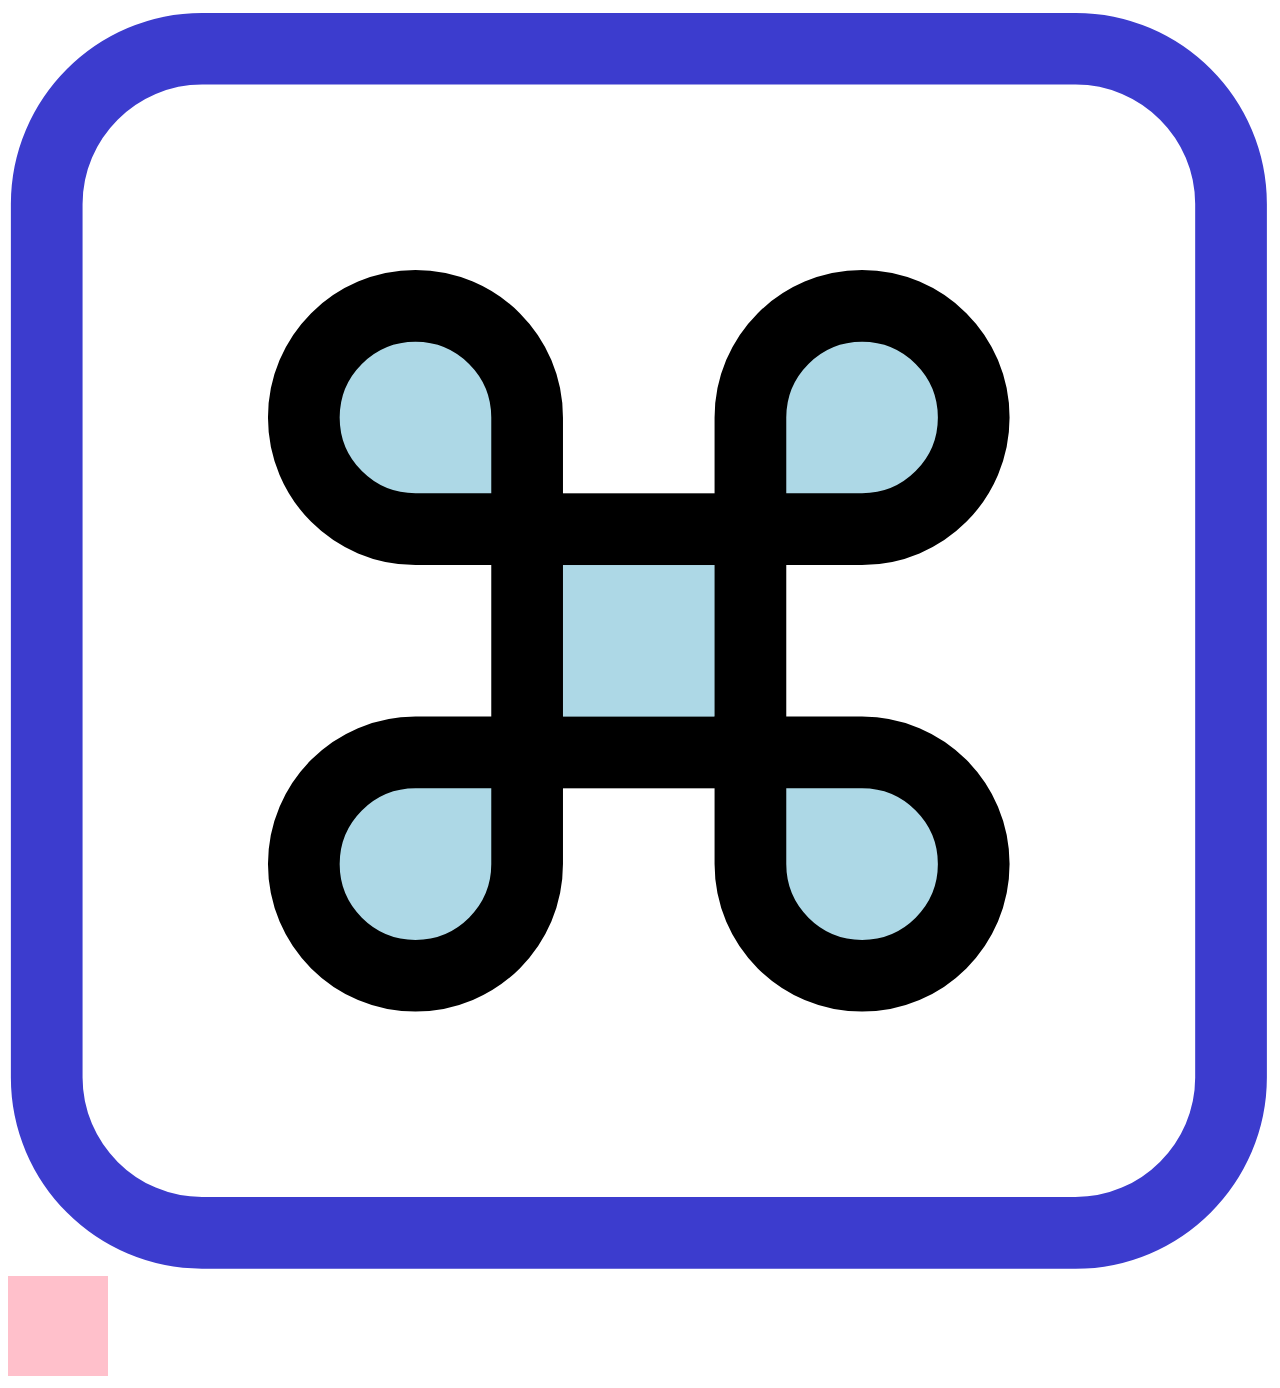
==== something-worth-seeing/index.html @ 619411ee "Add files via upload" ====
<!DOCTYPE html>
<html lang="en">

<head>
    <meta charset="UTF-8">
    <meta http-equiv="X-UA-Compatible" content="IE=edge">
    <meta name="viewport" content="width=device-width, initial-scale=1.0">
    <title>Document</title>
    <link rel="stylesheet" href="style.css">
</head>

<body>
    <svg id="sws" xmlns="http://www.w3.org/2000/svg" viewBox="0 0 617 617">
        <style type="text/css">
            .st0 {
                fill: lightblue;
                stroke: #000000;
                stroke-width: 35;
                stroke-miterlimit: 10;
            }

            .st1 {
                fill: none;
                stroke: #3C3CCE;
                stroke-width: 35;
                stroke-miterlimit: 10;
            }
        </style>
        <rect x="253.4" y="254.4" class="st0" width="109" height="109" />
        <path class="st0" d="M253.4,199.9c0,14.9,0,54.5,0,54.5s-39.3,0-54.5,0c-30.1,0-54.5-24.4-54.5-54.5s24.4-54.5,54.5-54.5
   S253.4,169.8,253.4,199.9z" />
        <path class="st0" d="M471.4,199.9c0,30.1-24.4,54.5-54.5,54.5c-14.3,0-54.5,0-54.5,0s0-38.7,0-54.5c0-30.1,24.4-54.5,54.5-54.5
   S471.4,169.8,471.4,199.9z" />
        <path class="st0" d="M471.4,417.9c0,30.1-24.4,54.5-54.5,54.5s-54.5-24.4-54.5-54.5c0-15,0-54.5,0-54.5s39.5,0,54.5,0
   C447,363.4,471.4,387.8,471.4,417.9z" />
        <path class="st0" d="M253.4,417.9c0,30.1-24.4,54.5-54.5,54.5s-54.5-24.4-54.5-54.5s24.4-54.5,54.5-54.5c15,0,54.5,0,54.5,0
   S253.4,402.8,253.4,417.9z" />
        <path class="st1" d="M521.1,597.9H94.7c-41.7,0-75.8-34.1-75.8-75.8V95.7C18.9,54,53,19.9,94.7,19.9h426.5
   c41.7,0,75.8,34.1,75.8,75.8v426.5C596.9,563.8,562.8,597.9,521.1,597.9z" />
    </svg>

    <svg xmlns="http://www.w3.org/2000/svg" width="100" height="100" viewBox="0 0 100 100" style="background: pink;">
        <path d="" stroke="black" />
    </svg>
</body>

</html>
---- something-worth-seeing/style.css ----
.st0 {
    color: lightblue;
}
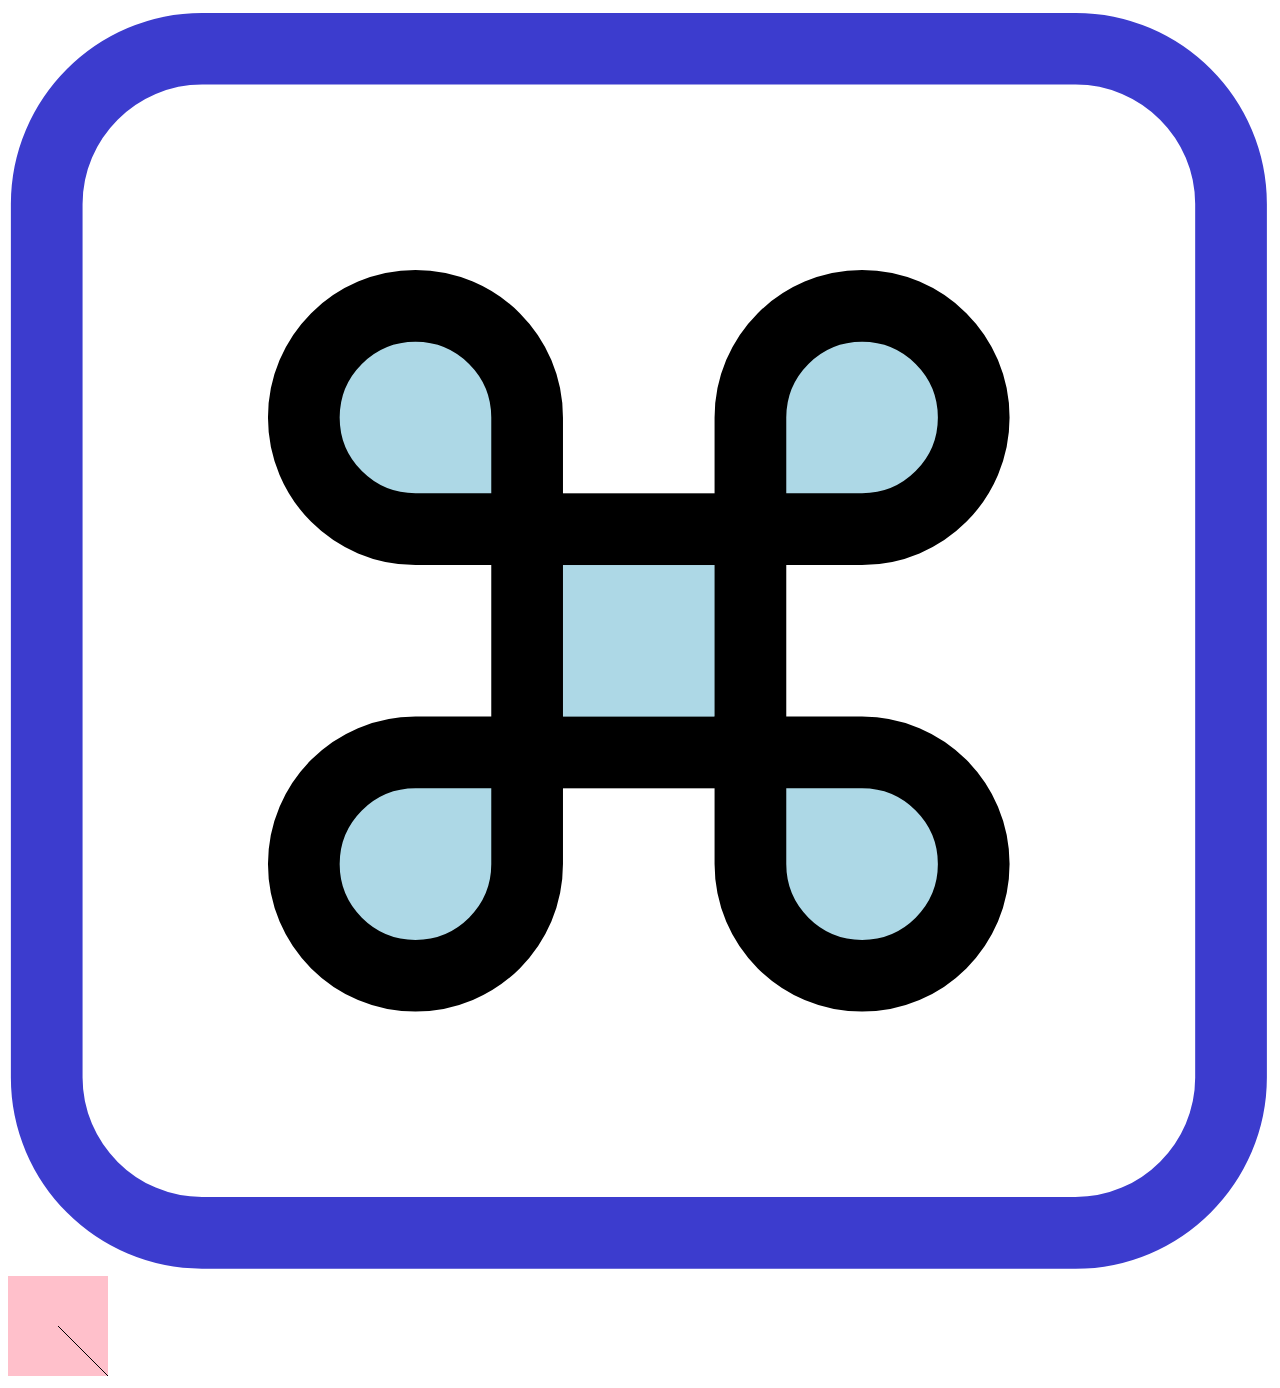
==== commit 9cc5ad45: "Update index.html" ====
--- a/something-worth-seeing/index.html
+++ b/something-worth-seeing/index.html
@@ -40,8 +40,8 @@
     </svg>
 
     <svg xmlns="http://www.w3.org/2000/svg" width="100" height="100" viewBox="0 0 100 100" style="background: pink;">
-        <path d="" stroke="black" />
+        <path d="M 50 50 L 100 100" stroke="black" />
     </svg>
 </body>
 
-</html>+</html>
